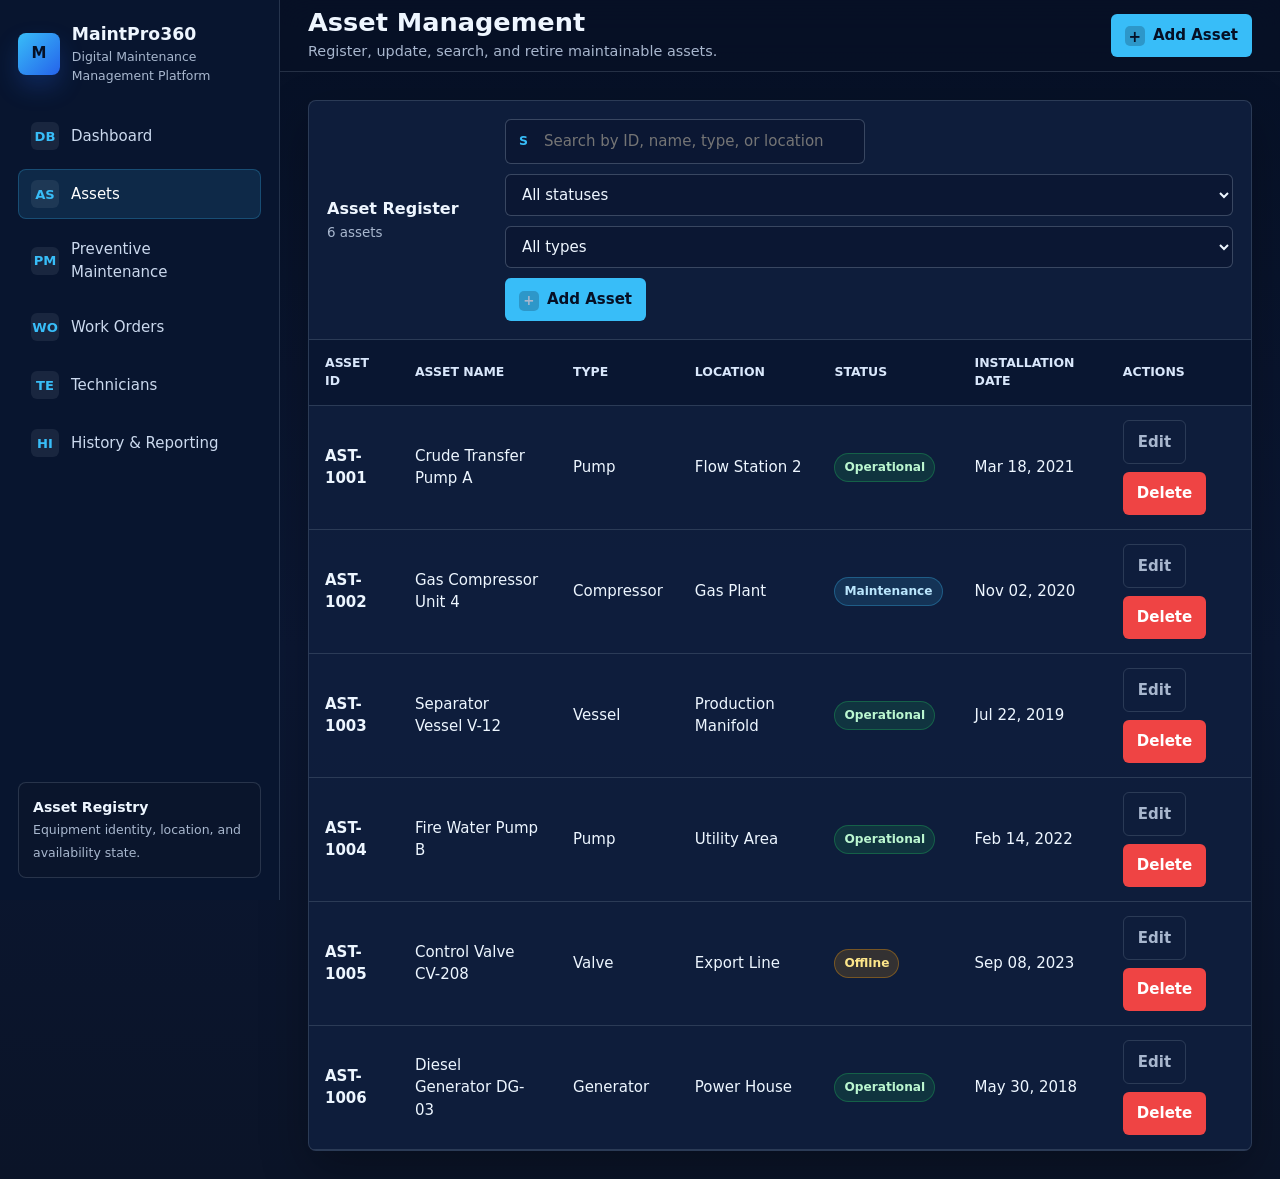
==== assets.html @ f1c0e56a "stash" ====
<!DOCTYPE html>
<html lang="en">
<head>
  <meta charset="UTF-8">
  <meta name="viewport" content="width=device-width, initial-scale=1.0">
  <title>MaintPro360 | Assets</title>
  <link rel="stylesheet" href="css/style.css">
  <script src="data/localstorage.js" defer></script>
  <script src="js/app.js" defer></script>
  <script src="js/assets.js" defer></script>
</head>
<body data-page="assets">
  <div id="sidebarShade" class="sidebar-shade"></div>
  <div class="app-shell">
    <aside class="sidebar" aria-label="Primary navigation">
      <a class="brand" href="index.html">
        <span class="brand-mark">M</span>
        <span>
          <span class="brand-title">MaintPro360</span>
          <span class="brand-subtitle">Digital Maintenance Management Platform</span>
        </span>
      </a>
      <nav class="nav-list">
        <a class="nav-link" data-nav="dashboard" href="index.html"><span class="nav-icon">DB</span>Dashboard</a>
        <a class="nav-link" data-nav="assets" href="assets.html"><span class="nav-icon">AS</span>Assets</a>
        <a class="nav-link" data-nav="schedules" href="schedules.html"><span class="nav-icon">PM</span>Preventive Maintenance</a>
        <a class="nav-link" data-nav="workorders" href="workorders.html"><span class="nav-icon">WO</span>Work Orders</a>
        <a class="nav-link" data-nav="technicians" href="technicians.html"><span class="nav-icon">TE</span>Technicians</a>
        <a class="nav-link" data-nav="history" href="history.html"><span class="nav-icon">HI</span>History & Reporting</a>
      </nav>
      <div class="sidebar-footer">
        <strong>Asset Registry</strong>
        <span>Equipment identity, location, and availability state.</span>
      </div>
    </aside>

    <main class="main">
      <header class="topbar">
        <button id="menuButton" class="icon-btn menu-button" type="button" aria-label="Open navigation">M</button>
        <div class="page-title">
          <h1>Asset Management</h1>
          <p>Register, update, search, and retire maintainable assets.</p>
        </div>
        <div class="topbar-actions">
          <button class="btn btn-primary" type="button" data-action="add-asset"><span class="btn-icon">+</span>Add Asset</button>
        </div>
      </header>

      <section class="content section-stack">
        <section class="panel">
          <div class="panel-header toolbar">
            <div>
              <h2>Asset Register</h2>
              <span id="assetCount">0 assets</span>
            </div>
            <div class="filter-row">
              <label class="search-box" aria-label="Search assets">
                <input id="assetSearch" class="input" type="search" placeholder="Search by ID, name, type, or location">
              </label>
              <select id="assetStatusFilter" class="select" aria-label="Filter by asset status"></select>
              <select id="assetTypeFilter" class="select" aria-label="Filter by asset type"></select>
              <button class="btn btn-primary" type="button" data-action="add-asset"><span class="btn-icon">+</span>Add Asset</button>
            </div>
          </div>
          <div class="table-wrap">
            <table class="data-table">
              <thead>
                <tr>
                  <th>Asset ID</th>
                  <th>Asset Name</th>
                  <th>Type</th>
                  <th>Location</th>
                  <th>Status</th>
                  <th>Installation Date</th>
                  <th>Actions</th>
                </tr>
              </thead>
              <tbody id="assetsTableBody"></tbody>
            </table>
          </div>
        </section>
      </section>
    </main>
  </div>

  <div id="assetModal" class="modal" aria-hidden="true">
    <div class="modal-backdrop" data-close-modal="assetModal"></div>
    <section class="modal-panel" role="dialog" aria-modal="true" aria-labelledby="assetModalTitle">
      <form id="assetForm">
        <div class="modal-header">
          <h2 id="assetModalTitle">Add Asset</h2>
          <button class="icon-btn" type="button" data-close-modal="assetModal" aria-label="Close dialog">x</button>
        </div>
        <div class="modal-body">
          <input id="assetRecordId" type="hidden">
          <div class="form-grid">
            <div class="form-field">
              <label for="assetId">Asset ID</label>
              <input id="assetId" class="input" type="text" required placeholder="AST-1007">
            </div>
            <div class="form-field">
              <label for="assetName">Asset Name</label>
              <input id="assetName" class="input" type="text" required placeholder="Export Pump C">
            </div>
            <div class="form-field">
              <label for="assetType">Asset Type</label>
              <input id="assetType" class="input" type="text" required placeholder="Pump, Compressor, Valve">
            </div>
            <div class="form-field">
              <label for="assetLocation">Location</label>
              <input id="assetLocation" class="input" type="text" required placeholder="Flow Station 1">
            </div>
            <div class="form-field">
              <label for="assetStatus">Status</label>
              <select id="assetStatus" class="select" required></select>
            </div>
            <div class="form-field">
              <label for="assetInstallationDate">Installation Date</label>
              <input id="assetInstallationDate" class="input" type="date" required>
            </div>
          </div>
        </div>
        <div class="modal-actions">
          <button class="btn btn-secondary" type="button" data-close-modal="assetModal">Cancel</button>
          <button class="btn btn-primary" type="submit">Save Asset</button>
        </div>
      </form>
    </section>
  </div>
</body>
</html>
---- css/style.css ----
:root {
  --bg: #071126;
  --bg-2: #0b1733;
  --surface: #101f3d;
  --surface-2: #132746;
  --surface-3: #183153;
  --line: rgba(148, 163, 184, 0.22);
  --line-strong: rgba(148, 163, 184, 0.34);
  --text: #eef6ff;
  --muted: #a8b7ce;
  --faint: #71839c;
  --cyan: #38bdf8;
  --blue: #2563eb;
  --green: #22c55e;
  --amber: #f59e0b;
  --red: #ef4444;
  --violet: #8b5cf6;
  --shadow: 0 18px 48px rgba(0, 0, 0, 0.28);
  --radius: 8px;
  --sidebar: 280px;
  --topbar: 72px;
}

* {
  box-sizing: border-box;
}

html {
  min-height: 100%;
}

body {
  min-height: 100vh;
  margin: 0;
  font-family: Inter, ui-sans-serif, system-ui, -apple-system, BlinkMacSystemFont, "Segoe UI", sans-serif;
  color: var(--text);
  background: linear-gradient(180deg, #061025 0%, #0b1733 55%, #0b1428 100%);
  font-size: 15px;
  line-height: 1.5;
}

body.modal-lock {
  overflow: hidden;
}

a {
  color: inherit;
  text-decoration: none;
}

button,
input,
select,
textarea {
  font: inherit;
}

button {
  cursor: pointer;
}

.app-shell {
  min-height: 100vh;
  display: grid;
  grid-template-columns: var(--sidebar) minmax(0, 1fr);
}

.sidebar {
  position: sticky;
  top: 0;
  height: 100vh;
  padding: 22px 18px;
  background: #08152f;
  border-right: 1px solid var(--line);
  display: flex;
  flex-direction: column;
  gap: 26px;
  z-index: 30;
}

.brand {
  display: flex;
  align-items: center;
  gap: 12px;
  min-height: 48px;
}

.brand-mark {
  width: 42px;
  height: 42px;
  border-radius: var(--radius);
  background: linear-gradient(135deg, var(--cyan), var(--blue));
  color: #061025;
  display: grid;
  place-items: center;
  font-weight: 900;
  box-shadow: 0 12px 24px rgba(37, 99, 235, 0.24);
}

.brand-title {
  display: block;
  font-size: 1.08rem;
  font-weight: 800;
}

.brand-subtitle {
  display: block;
  max-width: 190px;
  color: var(--muted);
  font-size: 0.78rem;
}

.nav-list {
  display: grid;
  gap: 8px;
}

.nav-link {
  min-height: 44px;
  display: flex;
  align-items: center;
  gap: 12px;
  padding: 10px 12px;
  color: #cbd9ee;
  border-radius: var(--radius);
  border: 1px solid transparent;
  transition: background 160ms ease, color 160ms ease, border-color 160ms ease;
}

.nav-link:hover,
.nav-link.active {
  background: rgba(56, 189, 248, 0.12);
  color: #ffffff;
  border-color: rgba(56, 189, 248, 0.25);
}

.nav-icon {
  width: 28px;
  height: 28px;
  border-radius: 6px;
  display: grid;
  place-items: center;
  background: rgba(148, 163, 184, 0.12);
  color: var(--cyan);
  font-weight: 800;
  font-size: 0.82rem;
  flex: 0 0 auto;
}

.sidebar-footer {
  margin-top: auto;
  padding: 14px;
  border: 1px solid var(--line);
  border-radius: var(--radius);
  background: rgba(15, 23, 42, 0.46);
}

.sidebar-footer strong {
  display: block;
  font-size: 0.88rem;
}

.sidebar-footer span {
  color: var(--muted);
  font-size: 0.78rem;
}

.sidebar-shade {
  display: none;
}

.main {
  min-width: 0;
}

.topbar {
  height: var(--topbar);
  position: sticky;
  top: 0;
  z-index: 20;
  display: flex;
  align-items: center;
  justify-content: space-between;
  gap: 18px;
  padding: 0 28px;
  background: rgba(7, 17, 38, 0.88);
  border-bottom: 1px solid var(--line);
  backdrop-filter: blur(16px);
}

.menu-button {
  display: none;
}

.page-title {
  min-width: 0;
}

.page-title h1 {
  margin: 0;
  font-size: clamp(1.28rem, 2vw, 1.78rem);
  line-height: 1.15;
}

.page-title p {
  margin: 4px 0 0;
  color: var(--muted);
  font-size: 0.9rem;
}

.topbar-actions {
  display: flex;
  align-items: center;
  gap: 10px;
  flex-wrap: wrap;
  justify-content: flex-end;
}

.content {
  width: min(1560px, 100%);
  margin: 0 auto;
  padding: 28px;
}

.section-stack {
  display: grid;
  gap: 22px;
}

.stat-grid {
  display: grid;
  grid-template-columns: repeat(6, minmax(0, 1fr));
  gap: 14px;
}

.stat-card {
  min-height: 132px;
  padding: 18px;
  border-radius: var(--radius);
  background: linear-gradient(180deg, rgba(19, 39, 70, 0.96), rgba(12, 26, 52, 0.96));
  border: 1px solid var(--line);
  box-shadow: 0 10px 28px rgba(0, 0, 0, 0.18);
  display: flex;
  flex-direction: column;
  justify-content: space-between;
  overflow: hidden;
}

.stat-label {
  color: var(--muted);
  font-size: 0.82rem;
}

.stat-value {
  margin-top: 8px;
  font-size: clamp(1.75rem, 3vw, 2.45rem);
  line-height: 1;
  font-weight: 850;
}

.stat-meta {
  margin-top: 12px;
  color: var(--faint);
  font-size: 0.78rem;
}

.stat-card.accent-cyan {
  border-top: 3px solid var(--cyan);
}

.stat-card.accent-green {
  border-top: 3px solid var(--green);
}

.stat-card.accent-amber {
  border-top: 3px solid var(--amber);
}

.stat-card.accent-red {
  border-top: 3px solid var(--red);
}

.stat-card.accent-violet {
  border-top: 3px solid var(--violet);
}

.stat-card.accent-blue {
  border-top: 3px solid var(--blue);
}

.grid-2 {
  display: grid;
  grid-template-columns: minmax(0, 1fr) minmax(0, 1fr);
  gap: 18px;
}

.grid-3 {
  display: grid;
  grid-template-columns: repeat(3, minmax(0, 1fr));
  gap: 18px;
}

.panel {
  min-width: 0;
  border-radius: var(--radius);
  border: 1px solid var(--line);
  background: rgba(16, 31, 61, 0.92);
  box-shadow: var(--shadow);
  overflow: hidden;
}

.panel-header {
  min-height: 62px;
  padding: 18px;
  border-bottom: 1px solid var(--line);
  display: flex;
  align-items: center;
  justify-content: space-between;
  gap: 16px;
}

.panel-header h2,
.panel-header h3 {
  margin: 0;
  font-size: 1rem;
}

.panel-header span,
.panel-header p {
  margin: 3px 0 0;
  color: var(--muted);
  font-size: 0.84rem;
}

.panel-body {
  padding: 18px;
}

.toolbar {
  display: flex;
  justify-content: space-between;
  gap: 14px;
  align-items: center;
  flex-wrap: wrap;
}

.filter-row {
  display: flex;
  gap: 10px;
  align-items: center;
  flex-wrap: wrap;
}

.search-box {
  min-width: min(360px, 100%);
  position: relative;
}

.search-box input {
  width: 100%;
  padding-left: 38px;
}

.search-box::before {
  content: "S";
  position: absolute;
  left: 14px;
  top: 50%;
  transform: translateY(-50%);
  color: var(--cyan);
  font-weight: 800;
  font-size: 0.78rem;
}

.input,
.select,
.textarea {
  width: 100%;
  min-height: 42px;
  border: 1px solid var(--line-strong);
  border-radius: 6px;
  color: var(--text);
  background: #0b1733;
  outline: none;
  padding: 10px 12px;
  transition: border-color 160ms ease, box-shadow 160ms ease, background 160ms ease;
}

.textarea {
  min-height: 108px;
  resize: vertical;
}

.input:focus,
.select:focus,
.textarea:focus {
  border-color: rgba(56, 189, 248, 0.8);
  box-shadow: 0 0 0 3px rgba(56, 189, 248, 0.14);
}

.input[readonly] {
  background: rgba(15, 23, 42, 0.72);
  color: var(--muted);
}

.btn,
.icon-btn {
  border: 0;
  min-height: 40px;
  border-radius: 6px;
  display: inline-flex;
  align-items: center;
  justify-content: center;
  gap: 8px;
  font-weight: 750;
  white-space: nowrap;
  transition: transform 140ms ease, background 140ms ease, border-color 140ms ease, color 140ms ease;
}

.btn:active,
.icon-btn:active {
  transform: translateY(1px);
}

.btn {
  padding: 10px 14px;
}

.btn-primary {
  background: var(--cyan);
  color: #061025;
}

.btn-secondary {
  background: rgba(148, 163, 184, 0.12);
  border: 1px solid var(--line-strong);
  color: var(--text);
}

.btn-danger {
  background: var(--red);
  color: #ffffff;
}

.btn-ghost {
  background: transparent;
  border: 1px solid var(--line);
  color: var(--muted);
}

.btn:hover,
.icon-btn:hover {
  filter: brightness(1.05);
}

.btn-icon {
  width: 20px;
  height: 20px;
  border-radius: 5px;
  display: grid;
  place-items: center;
  background: rgba(7, 17, 38, 0.22);
  font-weight: 900;
}

.icon-btn {
  width: 38px;
  min-width: 38px;
  padding: 0;
  background: rgba(148, 163, 184, 0.12);
  color: var(--text);
  border: 1px solid var(--line);
}

button.menu-button {
  display: none;
}

.table-wrap {
  width: 100%;
  overflow-x: auto;
}

.data-table {
  width: 100%;
  min-width: 820px;
  border-collapse: collapse;
}

.data-table th,
.data-table td {
  padding: 14px 16px;
  border-bottom: 1px solid var(--line);
  text-align: left;
  vertical-align: middle;
}

.data-table th {
  color: #d9e7fb;
  background: rgba(8, 21, 47, 0.78);
  font-size: 0.78rem;
  text-transform: uppercase;
  letter-spacing: 0;
}

.data-table td {
  color: #edf6ff;
}

.data-table tr:hover td {
  background: rgba(56, 189, 248, 0.05);
}

.table-actions {
  display: flex;
  flex-wrap: wrap;
  gap: 8px;
}

.link-button {
  border: 0;
  padding: 0;
  background: transparent;
  color: var(--cyan);
  font-weight: 750;
}

.badge {
  min-height: 26px;
  display: inline-flex;
  align-items: center;
  justify-content: center;
  padding: 4px 9px;
  border-radius: 999px;
  font-size: 0.76rem;
  font-weight: 800;
  border: 1px solid transparent;
}

.badge-operational,
.badge-completed {
  color: #bbf7d0;
  background: rgba(34, 197, 94, 0.14);
  border-color: rgba(34, 197, 94, 0.3);
}

.badge-maintenance,
.badge-in-progress,
.badge-open {
  color: #bae6fd;
  background: rgba(56, 189, 248, 0.14);
  border-color: rgba(56, 189, 248, 0.3);
}

.badge-offline,
.badge-on-hold {
  color: #fde68a;
  background: rgba(245, 158, 11, 0.16);
  border-color: rgba(245, 158, 11, 0.35);
}

.badge-decommissioned,
.badge-cancelled {
  color: #fecaca;
  background: rgba(239, 68, 68, 0.14);
  border-color: rgba(239, 68, 68, 0.3);
}

.priority-critical {
  color: #fecaca;
  background: rgba(239, 68, 68, 0.15);
  border-color: rgba(239, 68, 68, 0.36);
}

.priority-high {
  color: #fed7aa;
  background: rgba(249, 115, 22, 0.16);
  border-color: rgba(249, 115, 22, 0.34);
}

.priority-medium {
  color: #fde68a;
  background: rgba(245, 158, 11, 0.16);
  border-color: rgba(245, 158, 11, 0.34);
}

.priority-low {
  color: #bfdbfe;
  background: rgba(37, 99, 235, 0.16);
  border-color: rgba(37, 99, 235, 0.34);
}

.empty-state {
  color: var(--muted);
  text-align: center;
  padding: 28px 16px;
}

.activity-list {
  margin: 0;
  padding: 0;
  list-style: none;
  display: grid;
  gap: 12px;
}

.activity-item {
  display: grid;
  grid-template-columns: 12px minmax(0, 1fr);
  gap: 12px;
  align-items: start;
}

.activity-icon {
  width: 10px;
  height: 10px;
  margin-top: 7px;
  border-radius: 999px;
  background: var(--cyan);
  box-shadow: 0 0 0 5px rgba(56, 189, 248, 0.1);
}

.activity-item strong,
.activity-item small {
  display: block;
}

.activity-item small {
  color: var(--muted);
}

.chart-area {
  height: 310px;
  position: relative;
}

.chart-area.short {
  height: 260px;
}

.chart-fallback {
  margin: 12px 0 0;
  color: var(--muted);
  font-size: 0.86rem;
}

.modal {
  position: fixed;
  inset: 0;
  display: none;
  z-index: 60;
}

.modal.is-open {
  display: block;
}

.modal-backdrop {
  position: absolute;
  inset: 0;
  background: rgba(2, 6, 23, 0.76);
  backdrop-filter: blur(8px);
}

.modal-panel {
  position: relative;
  width: min(760px, calc(100vw - 28px));
  max-height: calc(100vh - 42px);
  margin: 21px auto;
  overflow: auto;
  border-radius: var(--radius);
  border: 1px solid var(--line-strong);
  background: #0b1733;
  box-shadow: var(--shadow);
}

.modal-panel-small {
  width: min(470px, calc(100vw - 28px));
}

.modal-header {
  padding: 18px;
  min-height: 64px;
  border-bottom: 1px solid var(--line);
  display: flex;
  align-items: center;
  justify-content: space-between;
  gap: 12px;
}

.modal-header h2 {
  margin: 0;
  font-size: 1.12rem;
}

.modal-body {
  padding: 18px;
}

.form-grid {
  display: grid;
  grid-template-columns: repeat(2, minmax(0, 1fr));
  gap: 14px;
}

.form-field {
  display: grid;
  gap: 7px;
}

.form-field.full {
  grid-column: 1 / -1;
}

.form-field label {
  color: #dbeafe;
  font-weight: 750;
  font-size: 0.86rem;
}

.field-hint {
  color: var(--faint);
  font-size: 0.78rem;
}

.modal-actions {
  padding: 18px;
  border-top: 1px solid var(--line);
  display: flex;
  justify-content: flex-end;
  gap: 10px;
  flex-wrap: wrap;
}

.confirm-copy {
  margin: 0;
  padding: 18px;
  color: var(--muted);
}

.calendar-toolbar {
  display: flex;
  justify-content: space-between;
  gap: 12px;
  align-items: center;
  margin-bottom: 16px;
}

.calendar-title {
  font-weight: 850;
}

.calendar-grid {
  display: grid;
  grid-template-columns: repeat(7, minmax(0, 1fr));
  border: 1px solid var(--line);
  border-radius: var(--radius);
  overflow: hidden;
}

.calendar-weekday,
.calendar-day {
  min-height: 42px;
  padding: 10px;
  border-right: 1px solid var(--line);
  border-bottom: 1px solid var(--line);
}

.calendar-weekday:nth-child(7n),
.calendar-day:nth-child(7n) {
  border-right: 0;
}

.calendar-weekday {
  min-height: 38px;
  color: var(--muted);
  background: rgba(8, 21, 47, 0.78);
  font-size: 0.76rem;
  font-weight: 850;
  text-transform: uppercase;
}

.calendar-day {
  min-height: 118px;
  background: rgba(11, 23, 51, 0.7);
}

.calendar-day.outside {
  background: rgba(11, 23, 51, 0.34);
  color: var(--faint);
}

.calendar-day.today {
  outline: 2px solid rgba(56, 189, 248, 0.58);
  outline-offset: -2px;
}

.calendar-date {
  display: block;
  font-size: 0.82rem;
  font-weight: 850;
  margin-bottom: 8px;
}

.calendar-chip {
  display: block;
  width: 100%;
  margin: 5px 0;
  padding: 5px 7px;
  border-radius: 6px;
  color: #dff7ff;
  background: rgba(56, 189, 248, 0.14);
  border: 1px solid rgba(56, 189, 248, 0.24);
  overflow: hidden;
  text-overflow: ellipsis;
  white-space: nowrap;
  font-size: 0.72rem;
}

.jobs-list {
  display: grid;
  gap: 10px;
}

.job-row {
  padding: 12px;
  border-radius: var(--radius);
  border: 1px solid var(--line);
  background: rgba(16, 31, 61, 0.74);
}

.job-row strong,
.job-row span {
  display: block;
}

.job-row span {
  color: var(--muted);
  font-size: 0.86rem;
}

.toast-container {
  position: fixed;
  right: 22px;
  bottom: 22px;
  z-index: 80;
  display: grid;
  gap: 10px;
  width: min(380px, calc(100vw - 28px));
}

.toast {
  min-height: 52px;
  padding: 12px 12px;
  display: grid;
  grid-template-columns: 12px minmax(0, 1fr) 30px;
  align-items: center;
  gap: 12px;
  border-radius: var(--radius);
  color: var(--text);
  background: #0f213f;
  border: 1px solid var(--line-strong);
  box-shadow: var(--shadow);
  animation: toastIn 180ms ease;
}

.toast-dot {
  width: 10px;
  height: 10px;
  border-radius: 999px;
  background: var(--green);
}

.toast-error .toast-dot {
  background: var(--red);
}

.toast-info .toast-dot {
  background: var(--cyan);
}

.toast-close {
  width: 28px;
  height: 28px;
  border: 0;
  border-radius: 6px;
  color: var(--muted);
  background: rgba(148, 163, 184, 0.12);
}

.toast-leaving {
  opacity: 0;
  transform: translateY(8px);
  transition: opacity 160ms ease, transform 160ms ease;
}

@keyframes toastIn {
  from {
    opacity: 0;
    transform: translateY(8px);
  }
  to {
    opacity: 1;
    transform: translateY(0);
  }
}

@media (max-width: 1240px) {
  .stat-grid {
    grid-template-columns: repeat(3, minmax(0, 1fr));
  }

  .grid-3 {
    grid-template-columns: 1fr;
  }
}

@media (max-width: 980px) {
  .app-shell {
    grid-template-columns: 1fr;
  }

  .sidebar {
    position: fixed;
    left: 0;
    top: 0;
    transform: translateX(-104%);
    transition: transform 180ms ease;
  }

  .sidebar-open .sidebar {
    transform: translateX(0);
  }

  .sidebar-shade {
    position: fixed;
    inset: 0;
    background: rgba(2, 6, 23, 0.58);
    z-index: 25;
  }

  .sidebar-open .sidebar-shade {
    display: block;
  }

  button.menu-button {
    display: inline-flex;
  }

  .topbar {
    padding: 0 18px;
  }

  .content {
    padding: 22px 18px;
  }

  .grid-2 {
    grid-template-columns: 1fr;
  }
}

@media (max-width: 720px) {
  body {
    font-size: 14px;
  }

  .topbar {
    min-height: var(--topbar);
    height: auto;
    padding-top: 12px;
    padding-bottom: 12px;
    align-items: flex-start;
  }

  .topbar-actions {
    display: none;
  }

  .stat-grid {
    grid-template-columns: repeat(2, minmax(0, 1fr));
  }

  .toolbar,
  .filter-row {
    align-items: stretch;
  }

  .filter-row,
  .filter-row > *,
  .toolbar .btn {
    width: 100%;
  }

  .form-grid {
    grid-template-columns: 1fr;
  }

  .modal-actions {
    justify-content: stretch;
  }

  .modal-actions .btn {
    flex: 1 1 150px;
  }

  .calendar-grid {
    display: block;
    border: 0;
  }

  .calendar-weekday {
    display: none;
  }

  .calendar-day {
    min-height: auto;
    border: 1px solid var(--line);
    border-radius: var(--radius);
    margin-bottom: 8px;
  }

  .calendar-day.outside {
    display: none;
  }
}

@media (max-width: 520px) {
  .content {
    padding: 18px 12px;
  }

  .stat-grid {
    grid-template-columns: 1fr;
  }

  .panel-header {
    align-items: flex-start;
    flex-direction: column;
  }

  .btn {
    width: 100%;
  }

  .table-actions .btn,
  .table-actions .btn-ghost,
  .table-actions .btn-danger {
    width: auto;
  }
}
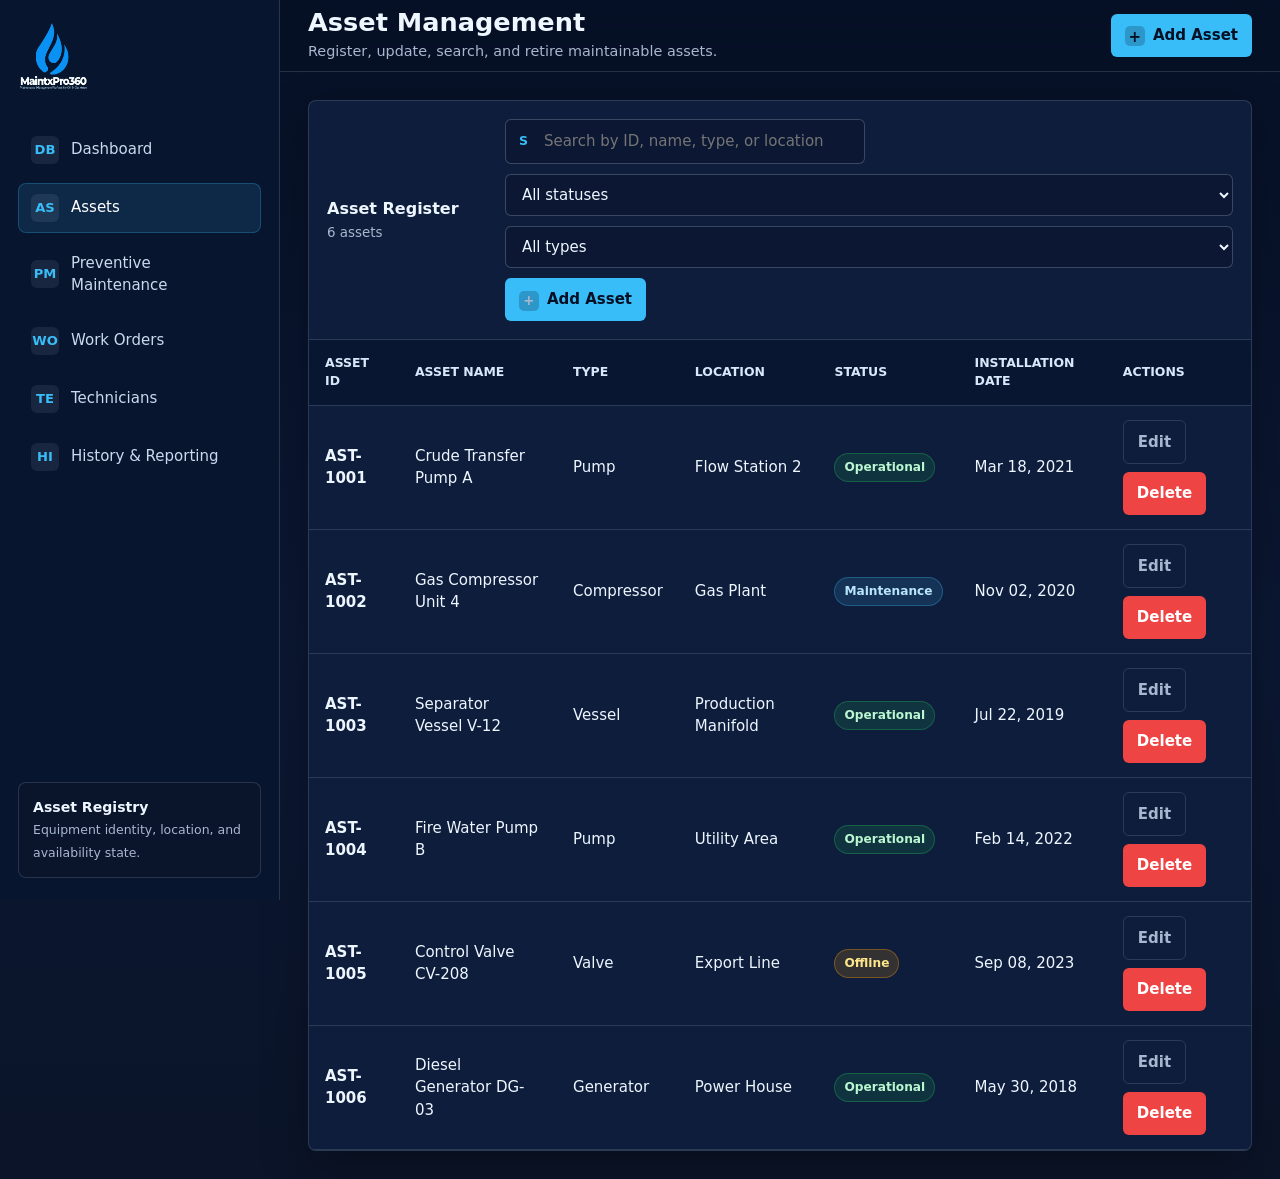
==== commit 4b45fd33: "Updated files" ====
--- a/assets.html
+++ b/assets.html
@@ -14,10 +14,9 @@
   <div class="app-shell">
     <aside class="sidebar" aria-label="Primary navigation">
       <a class="brand" href="index.html">
-        <span class="brand-mark">M</span>
+        
         <span>
-          <span class="brand-title">MaintPro360</span>
-          <span class="brand-subtitle">Digital Maintenance Management Platform</span>
+          <img src="images/logo.png" alt="logo" />
         </span>
       </a>
       <nav class="nav-list">
@@ -36,7 +35,7 @@
 
     <main class="main">
       <header class="topbar">
-        <button id="menuButton" class="icon-btn menu-button" type="button" aria-label="Open navigation">M</button>
+    
         <div class="page-title">
           <h1>Asset Management</h1>
           <p>Register, update, search, and retire maintainable assets.</p>
--- a/css/style.css
+++ b/css/style.css
@@ -894,6 +894,11 @@
   transition: opacity 160ms ease, transform 160ms ease;
 }
 
+img {
+  width: 70px;
+  height: 70px;
+}
+
 @keyframes toastIn {
   from {
     opacity: 0;
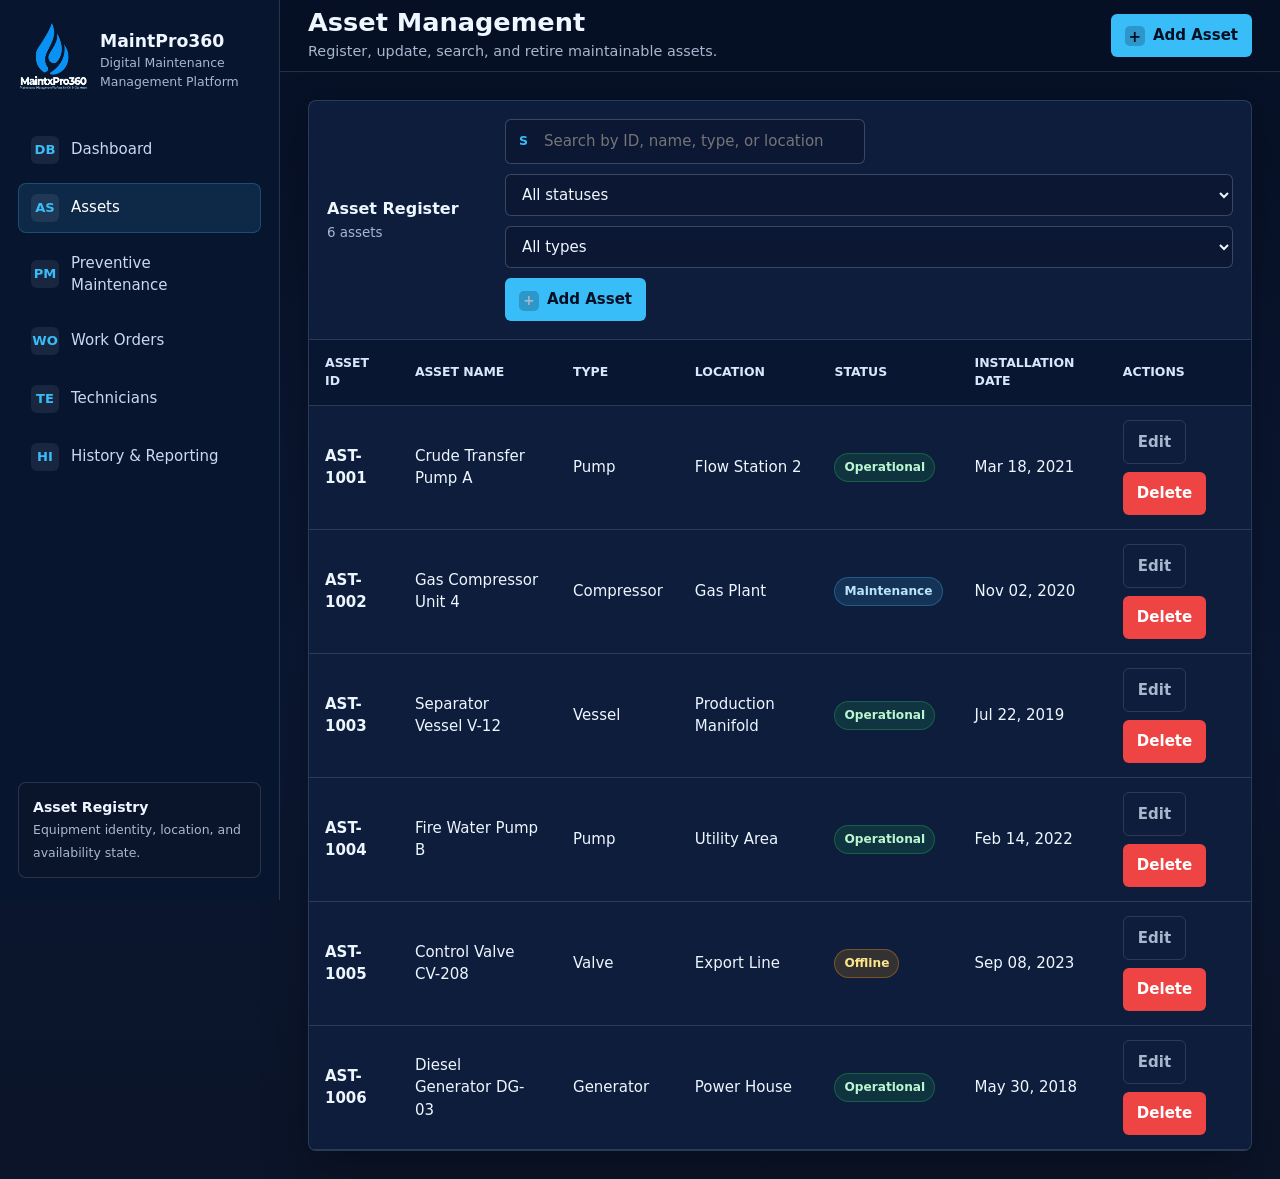
==== commit e8bdbb6c: "Updated maintx360" ====
--- a/assets.html
+++ b/assets.html
@@ -5,6 +5,10 @@
   <meta name="viewport" content="width=device-width, initial-scale=1.0">
   <title>MaintPro360 | Assets</title>
   <link rel="stylesheet" href="css/style.css">
+  <link
+      rel="stylesheet"
+      href="https://cdnjs.cloudflare.com/ajax/libs/font-awesome/6.5.2/css/all.min.css"
+  />
   <script src="data/localstorage.js" defer></script>
   <script src="js/app.js" defer></script>
   <script src="js/assets.js" defer></script>
@@ -14,9 +18,12 @@
   <div class="app-shell">
     <aside class="sidebar" aria-label="Primary navigation">
       <a class="brand" href="index.html">
-        
+              <span>
+          <img src="images/logo.png" alt="logo" />
+        </span>
         <span>
-          <img src="images/logo.png" alt="logo" />
+          <span class="brand-title">MaintPro360</span>
+          <span class="brand-subtitle">Digital Maintenance Management Platform</span>
         </span>
       </a>
       <nav class="nav-list">
@@ -35,7 +42,7 @@
 
     <main class="main">
       <header class="topbar">
-    
+         <button id="menuButton" class="icon-btn menu-button" type="button" aria-label="Open navigation"><i class="fa-solid fa-bars-staggered"></i></button>
         <div class="page-title">
           <h1>Asset Management</h1>
           <p>Register, update, search, and retire maintainable assets.</p>
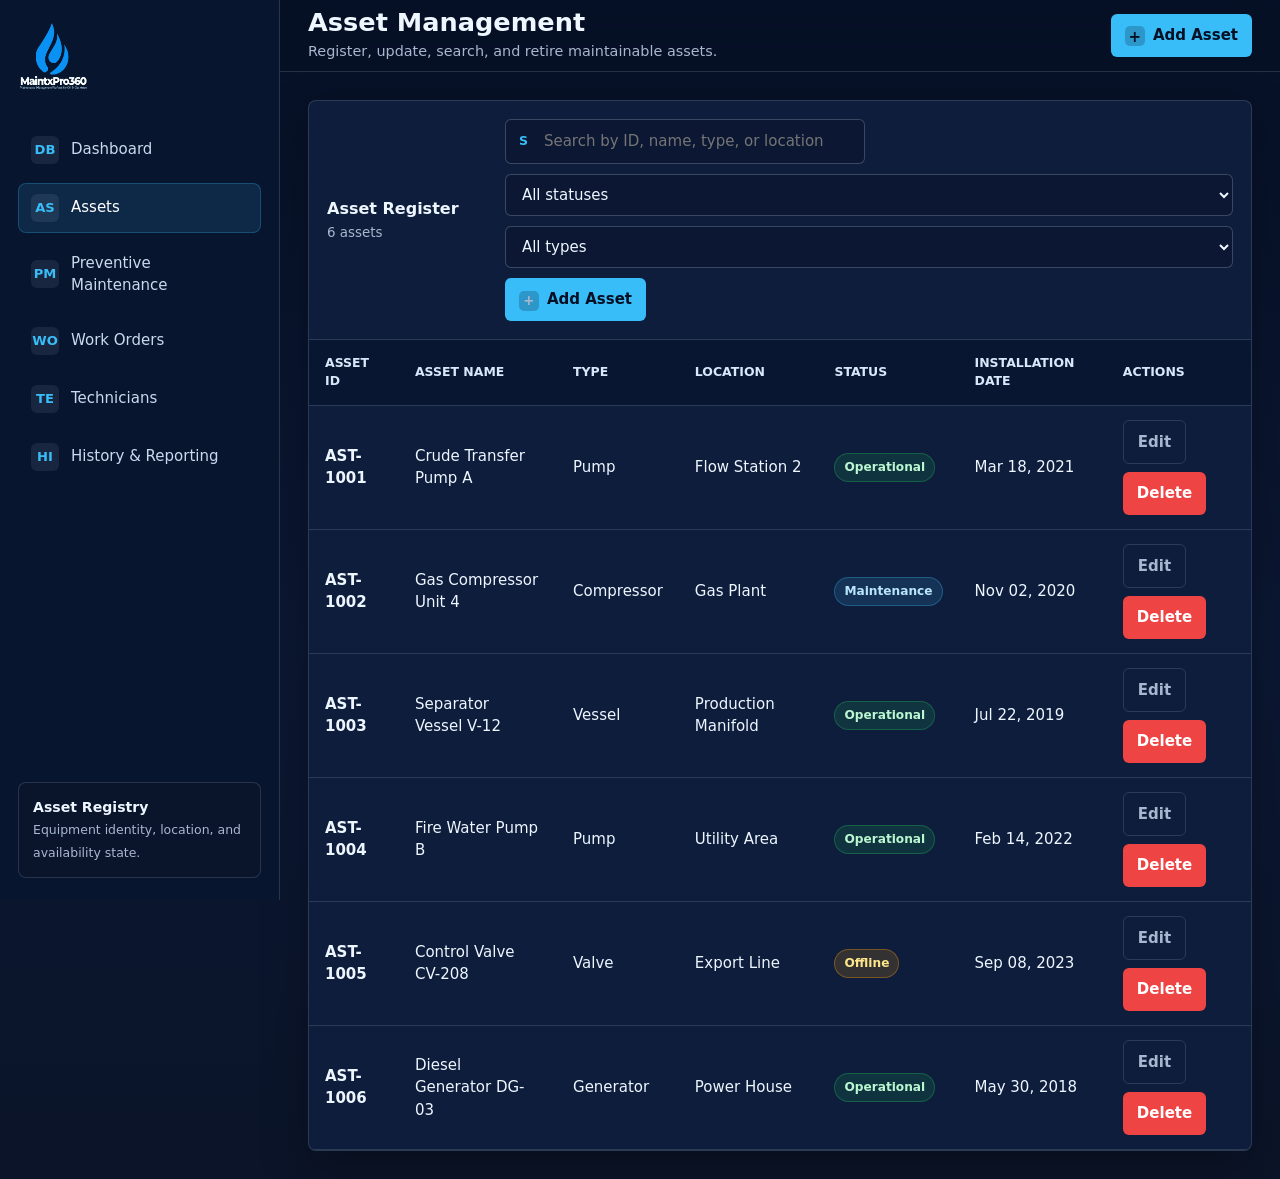
==== commit d3384fb3: "new files" ====
--- a/assets.html
+++ b/assets.html
@@ -21,10 +21,7 @@
               <span>
           <img src="images/logo.png" alt="logo" />
         </span>
-        <span>
-          <span class="brand-title">MaintPro360</span>
-          <span class="brand-subtitle">Digital Maintenance Management Platform</span>
-        </span>
+        
       </a>
       <nav class="nav-list">
         <a class="nav-link" data-nav="dashboard" href="index.html"><span class="nav-icon">DB</span>Dashboard</a>
